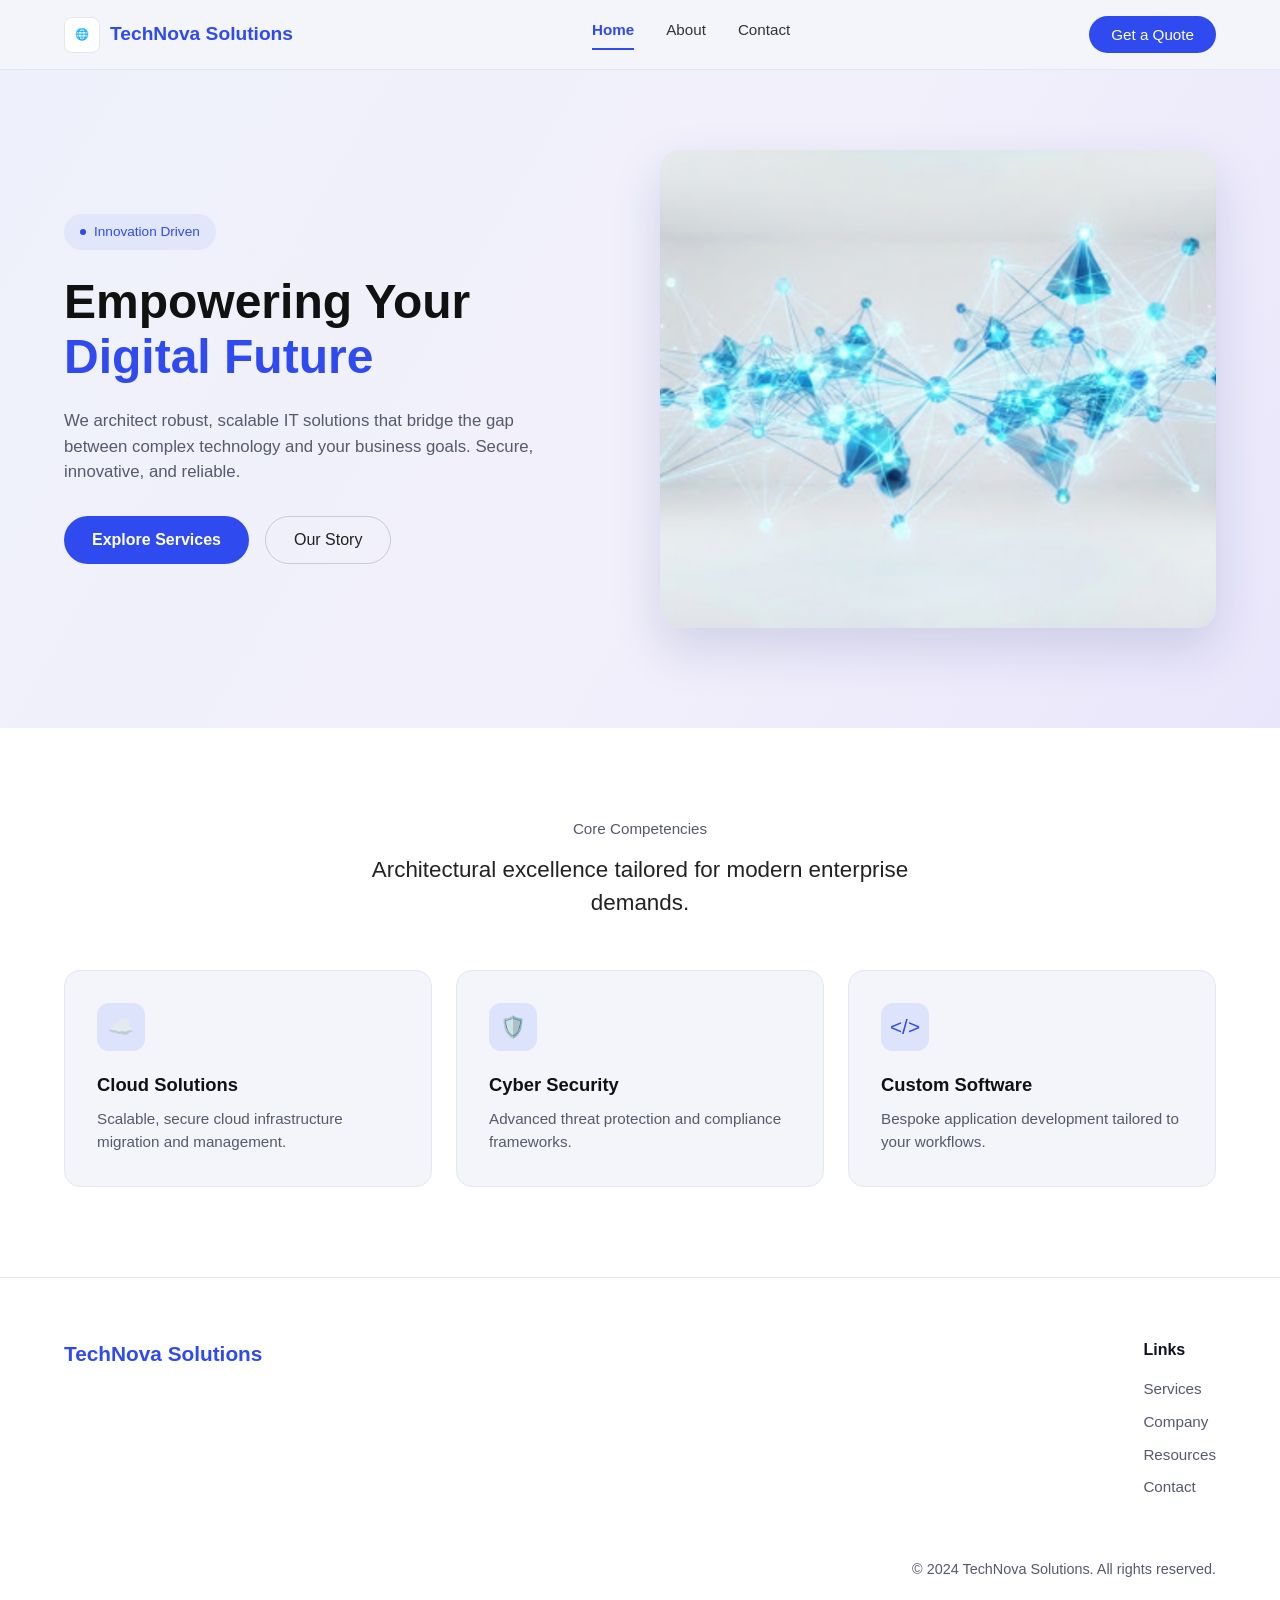
==== index.html @ 32e134b8 "createv page" ====
<!doctype html>
<html lang="en">
  <head>
    <meta charset="UTF-8" />
    <meta name="viewport" content="width=device-width, initial-scale=1.0" />
    <title>TechNova Solutions</title>
    <link rel="stylesheet" href="member.css" />
  </head>
  <body>
    <header>
      <div class="nav-wrap">
        <div class="brand">
          <div class="brand-logo">🌐</div>
          TechNova Solutions
        </div>
        <nav class="links" id="navLinks">
          <a href="index.html" class="active">Home</a>
          <a href="about.html">About</a>
          <a href="contact.html">Contact</a>
        </nav>
        <div style="display: flex; align-items: center; gap: 12px">
          <button class="cta-btn">Get a Quote</button>
          <button class="menu-toggle" id="menuToggle">&#9776;</button>
        </div>
      </div>
    </header>

    <section class="hero">
      <div class="container hero-grid">
        <div>
          <div class="badge"><span class="dot"></span> Innovation Driven</div>
          <h1>Empowering Your <span class="accent">Digital Future</span></h1>
          <p>
            We architect robust, scalable IT solutions that bridge the gap
            between complex technology and your business goals. Secure,
            innovative, and reliable.
          </p>
          <div class="hero-buttons">
            <button class="btn-primary">Explore Services</button>
            <button class="btn-secondary">Our Story</button>
          </div>
        </div>
        <div class="hero-img-wrap">
          <img
            src="[data-uri]"
            alt="Digital network illustration"
          />
        </div>
      </div>
    </section>

    <section class="competencies">
      <div class="container">
        <div class="eyebrow">Core Competencies</div>
        <h2>
          Architectural excellence tailored for modern enterprise demands.
        </h2>
        <div class="cards">
          <div class="card">
            <div class="icon-box">☁️</div>
            <h3>Cloud Solutions</h3>
            <p>
              Scalable, secure cloud infrastructure migration and management.
            </p>
          </div>
          <div class="card">
            <div class="icon-box">🛡️</div>
            <h3>Cyber Security</h3>
            <p>Advanced threat protection and compliance frameworks.</p>
          </div>
          <div class="card">
            <div class="icon-box">&lt;/&gt;</div>
            <h3>Custom Software</h3>
            <p>Bespoke application development tailored to your workflows.</p>
          </div>
        </div>
      </div>
    </section>

    <footer>
      <div class="container">
        <div class="footer-grid">
          <div class="footer-brand">TechNova Solutions</div>
          <div class="footer-links">
            <h4>Links</h4>
            <a href="#">Services</a>
            <a href="#">Company</a>
            <a href="#">Resources</a>
            <a href="#">Contact</a>
          </div>
        </div>
        <div class="footer-bottom">
          © 2024 TechNova Solutions. All rights reserved.
        </div>
      </div>
    </footer>

    <script>
      const toggle = document.getElementById("menuToggle");
      const nav = document.getElementById("navLinks");
      toggle.addEventListener("click", () => nav.classList.toggle("open"));
    </script>
  </body>
</html>
---- member.css ----
:root{
    --blue: #2f4bf0;
    --blue-dark: #1d2f9c;
    --text-dark: #0f1222;
    --text-muted: #55596b;
    --bg-soft: #f3f5fb;
    --border-soft: #e5e7f0;
  }
  *{box-sizing:border-box;margin:0;padding:0;}
  body{
    font-family: 'Poppins', 'Segoe UI', Arial, sans-serif;
    color: var(--text-dark);
    line-height:1.5;
  }
  a{text-decoration:none;color:inherit;}
  img{max-width:100%;display:block;}
  .container{
    max-width:1200px;
    margin:0 auto;
    padding:0 24px;
  }

  /* Header */
  header{
    background:#f3f5fb;
    border-bottom:1px solid var(--border-soft);
    position:sticky;
    top:0;
    z-index:100;
  }
  .nav-wrap{
    display:flex;
    align-items:center;
    justify-content:space-between;
    padding:16px 24px;
    max-width:1200px;
    margin:0 auto;
  }
  .brand{
    display:flex;
    align-items:center;
    gap:10px;
    font-weight:700;
    font-size:1.2rem;
    color:var(--blue);
  }
  .brand-logo{
    width:36px;
    height:36px;
    border-radius:8px;
    background:#fff;
    border:1px solid var(--border-soft);
    display:flex;
    align-items:center;
    justify-content:center;
    font-size:0.7rem;
  }
  nav.links{
    display:flex;
    gap:32px;
    font-size:0.95rem;
    color:#333;
  }
  nav.links a{
    padding-bottom:6px;
  }
  nav.links a.active{
    color:var(--blue);
    font-weight:600;
    border-bottom:2px solid var(--blue);
  }
  .cta-btn{
    background:var(--blue);
    color:#fff;
    padding:10px 22px;
    border-radius:24px;
    font-weight:500;
    font-size:0.95rem;
    white-space:nowrap;
    border:none;
    cursor:pointer;
    transition:background .2s ease;
  }
  .cta-btn:hover{background:var(--blue-dark);}

  .menu-toggle{
    display:none;
    background:none;
    border:none;
    font-size:1.6rem;
    cursor:pointer;
    color:var(--blue);
  }

  /* Hero */
  .hero{
    background:linear-gradient(120deg,#eef1fb 0%, #f2f0fb 55%, #e9e6fb 100%);
    padding:80px 0 100px;
  }
  .hero-grid{
    display:grid;
    grid-template-columns:1fr 1fr;
    gap:40px;
    align-items:center;
  }
  .badge{
    display:inline-flex;
    align-items:center;
    gap:8px;
    background:#e1e6fb;
    color:var(--blue);
    padding:8px 16px;
    border-radius:20px;
    font-size:0.85rem;
    font-weight:500;
    margin-bottom:24px;
  }
  .badge .dot{
    width:6px;height:6px;border-radius:50%;background:var(--blue);
  }
  .hero h1{
    font-size:3rem;
    font-weight:800;
    line-height:1.15;
    color:#111;
  }
  .hero h1 .accent{
    color:var(--blue);
    display:block;
  }
  .hero p{
    margin-top:24px;
    font-size:1.05rem;
    color:var(--text-muted);
    max-width:480px;
  }
  .hero-buttons{
    margin-top:32px;
    display:flex;
    gap:16px;
    flex-wrap:wrap;
  }
  .btn-primary{
    background:var(--blue);
    color:#fff;
    padding:14px 28px;
    border-radius:28px;
    font-weight:600;
    border:none;
    cursor:pointer;
    font-size:1rem;
    transition:background .2s ease;
  }
  .btn-primary:hover{background:var(--blue-dark);}
  .btn-secondary{
    background:transparent;
    color:#222;
    padding:14px 28px;
    border-radius:28px;
    font-weight:500;
    border:1px solid #c9cbdb;
    cursor:pointer;
    font-size:1rem;
    transition:background .2s ease;
  }
  .btn-secondary:hover{background:#fff;}

  .hero-img-wrap{
    border-radius:20px;
    overflow:hidden;
    box-shadow:0 20px 50px rgba(30,40,120,0.15);
  }
  .hero-img-wrap img{
    width:100%;
    height:100%;
    object-fit:cover;
    display:block;
  }

  /* Core Competencies */
  .competencies{
    padding:90px 0;
    text-align:center;
  }
  .competencies .eyebrow{
    font-size:0.95rem;
    color:var(--text-muted);
    font-weight:500;
    margin-bottom:12px;
  }
  .competencies h2{
    font-size:1.4rem;
    color:#222;
    font-weight:500;
    max-width:600px;
    margin:0 auto 50px;
  }
  .cards{
    display:grid;
    grid-template-columns:repeat(3,1fr);
    gap:24px;
  }
  .card{
    background:var(--bg-soft);
    border:1px solid var(--border-soft);
    border-radius:16px;
    padding:32px;
    text-align:left;
  }
  .icon-box{
    width:48px;
    height:48px;
    border-radius:12px;
    background:#dde3fb;
    display:flex;
    align-items:center;
    justify-content:center;
    margin-bottom:20px;
    font-size:1.3rem;
    color:var(--blue);
  }
  .card h3{
    font-size:1.15rem;
    margin-bottom:10px;
    color:#111;
  }
  .card p{
    color:var(--text-muted);
    font-size:0.95rem;
  }

  /* Footer */
  footer{
    border-top:1px solid var(--border-soft);
    padding:60px 0 30px;
  }
  .footer-grid{
    display:flex;
    justify-content:space-between;
    flex-wrap:wrap;
    gap:40px;
  }
  .footer-brand{
    font-size:1.3rem;
    font-weight:700;
    color:var(--blue);
  }
  .footer-links h4{
    font-size:1rem;
    margin-bottom:16px;
  }
  .footer-links a{
    display:block;
    color:var(--text-muted);
    margin-bottom:10px;
    font-size:0.95rem;
  }
  .footer-bottom{
    margin-top:50px;
    display:flex;
    justify-content:flex-end;
    color:var(--text-muted);
    font-size:0.9rem;
  }

  /* Responsive */
  @media (max-width: 900px){
    .hero-grid{
      grid-template-columns:1fr;
    }
    .hero h1{font-size:2.4rem;}
    .cards{grid-template-columns:1fr 1fr;}
    .footer-bottom{justify-content:flex-start;}
  }

  @media (max-width: 700px){
    nav.links{
      position:absolute;
      top:100%;
      left:0;
      right:0;
      background:#fff;
      flex-direction:column;
      padding:20px 24px;
      gap:18px;
      border-bottom:1px solid var(--border-soft);
      display:none;
    }
    nav.links.open{display:flex;}
    .menu-toggle{display:block;}
    .cta-btn{display:none;}
    .hero{padding:50px 0 60px;}
    .hero h1{font-size:2rem;}
    .cards{grid-template-columns:1fr;}
    .competencies{padding:60px 0;}
    .footer-grid{flex-direction:column;gap:30px;}
  }

  @media (max-width: 420px){
    .hero-buttons{flex-direction:column;}
    .hero-buttons button{width:100%;}
  }
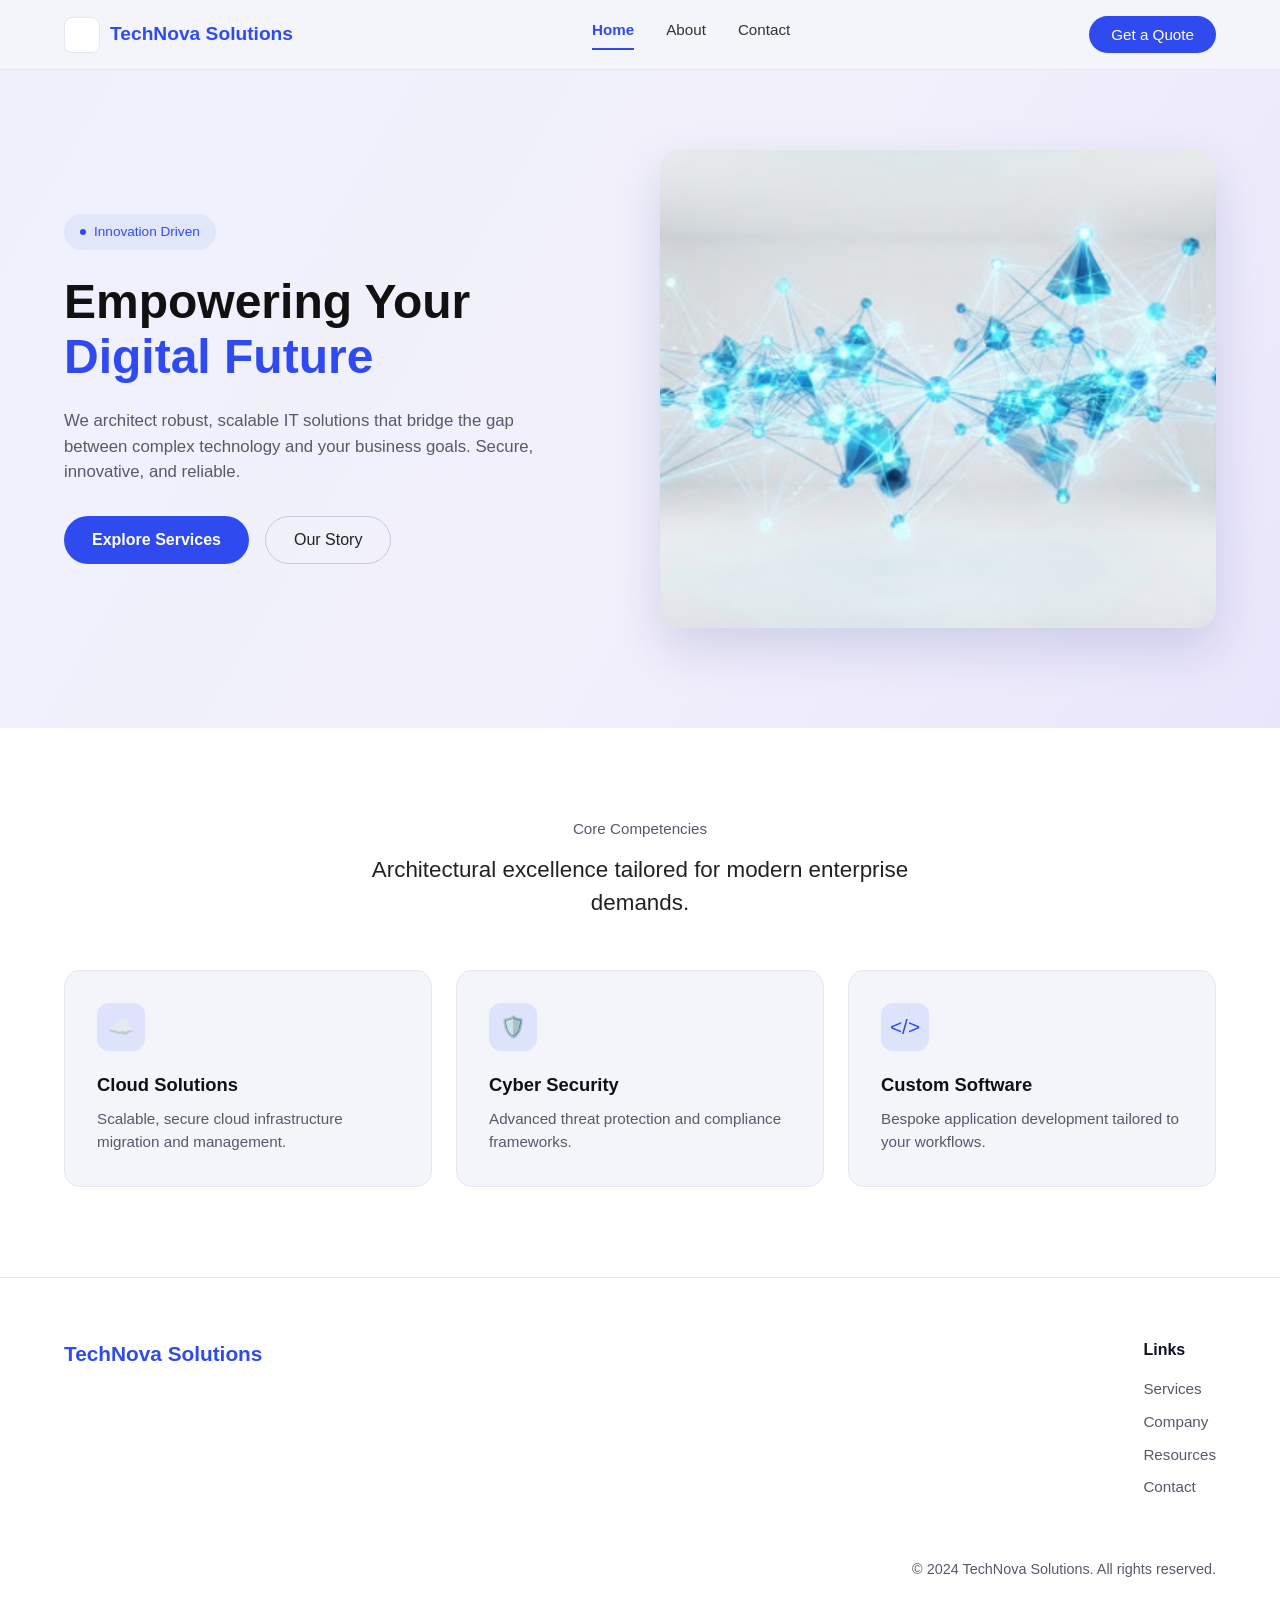
==== commit 0ac7c30d: "second changes" ====
--- a/index.html
+++ b/index.html
@@ -1,104 +1,93 @@
-<!doctype html>
+<!DOCTYPE html>
 <html lang="en">
-  <head>
-    <meta charset="UTF-8" />
-    <meta name="viewport" content="width=device-width, initial-scale=1.0" />
-    <title>TechNova Solutions</title>
-    <link rel="stylesheet" href="member.css" />
-  </head>
-  <body>
-    <header>
-      <div class="nav-wrap">
-        <div class="brand">
-          <div class="brand-logo">🌐</div>
-          TechNova Solutions
-        </div>
-        <nav class="links" id="navLinks">
-          <a href="index.html" class="active">Home</a>
-          <a href="about.html">About</a>
-          <a href="contact.html">Contact</a>
-        </nav>
-        <div style="display: flex; align-items: center; gap: 12px">
-          <button class="cta-btn">Get a Quote</button>
-          <button class="menu-toggle" id="menuToggle">&#9776;</button>
-        </div>
+<head>
+<meta charset="UTF-8">
+<meta name="viewport" content="width=device-width, initial-scale=1.0">
+<title>TechNova Solutions</title>
+<link rel="stylesheet" href="member.css">
+</head>
+<body>
+
+<header>
+  <div class="nav-wrap">
+    <div class="brand">
+      <div class="brand-logo"></div>
+      TechNova Solutions
+    </div>
+    <nav class="links" id="navLinks">
+      <a href="#" class="active">Home</a>
+      <a href="#">About</a>
+      <a href="#">Contact</a>
+    </nav>
+    <div style="display:flex; align-items:center; gap:12px;">
+      <button class="cta-btn">Get a Quote</button>
+      <button class="menu-toggle" id="menuToggle">&#9776;</button>
+    </div>
+  </div>
+</header>
+
+<section class="hero">
+  <div class="container hero-grid">
+    <div>
+      <div class="badge"><span class="dot"></span> Innovation Driven</div>
+      <h1>Empowering Your <span class="accent">Digital Future</span></h1>
+      <p>We architect robust, scalable IT solutions that bridge the gap between complex technology and your business goals. Secure, innovative, and reliable.</p>
+      <div class="hero-buttons">
+        <button class="btn-primary">Explore Services</button>
+        <button class="btn-secondary">Our Story</button>
       </div>
-    </header>
+    </div>
+    <div class="hero-img-wrap">
+      <img src="[data-uri]" alt="Digital network illustration">
+    </div>
+  </div>
+</section>
 
-    <section class="hero">
-      <div class="container hero-grid">
-        <div>
-          <div class="badge"><span class="dot"></span> Innovation Driven</div>
-          <h1>Empowering Your <span class="accent">Digital Future</span></h1>
-          <p>
-            We architect robust, scalable IT solutions that bridge the gap
-            between complex technology and your business goals. Secure,
-            innovative, and reliable.
-          </p>
-          <div class="hero-buttons">
-            <button class="btn-primary">Explore Services</button>
-            <button class="btn-secondary">Our Story</button>
-          </div>
-        </div>
-        <div class="hero-img-wrap">
-          <img
-            src="[data-uri]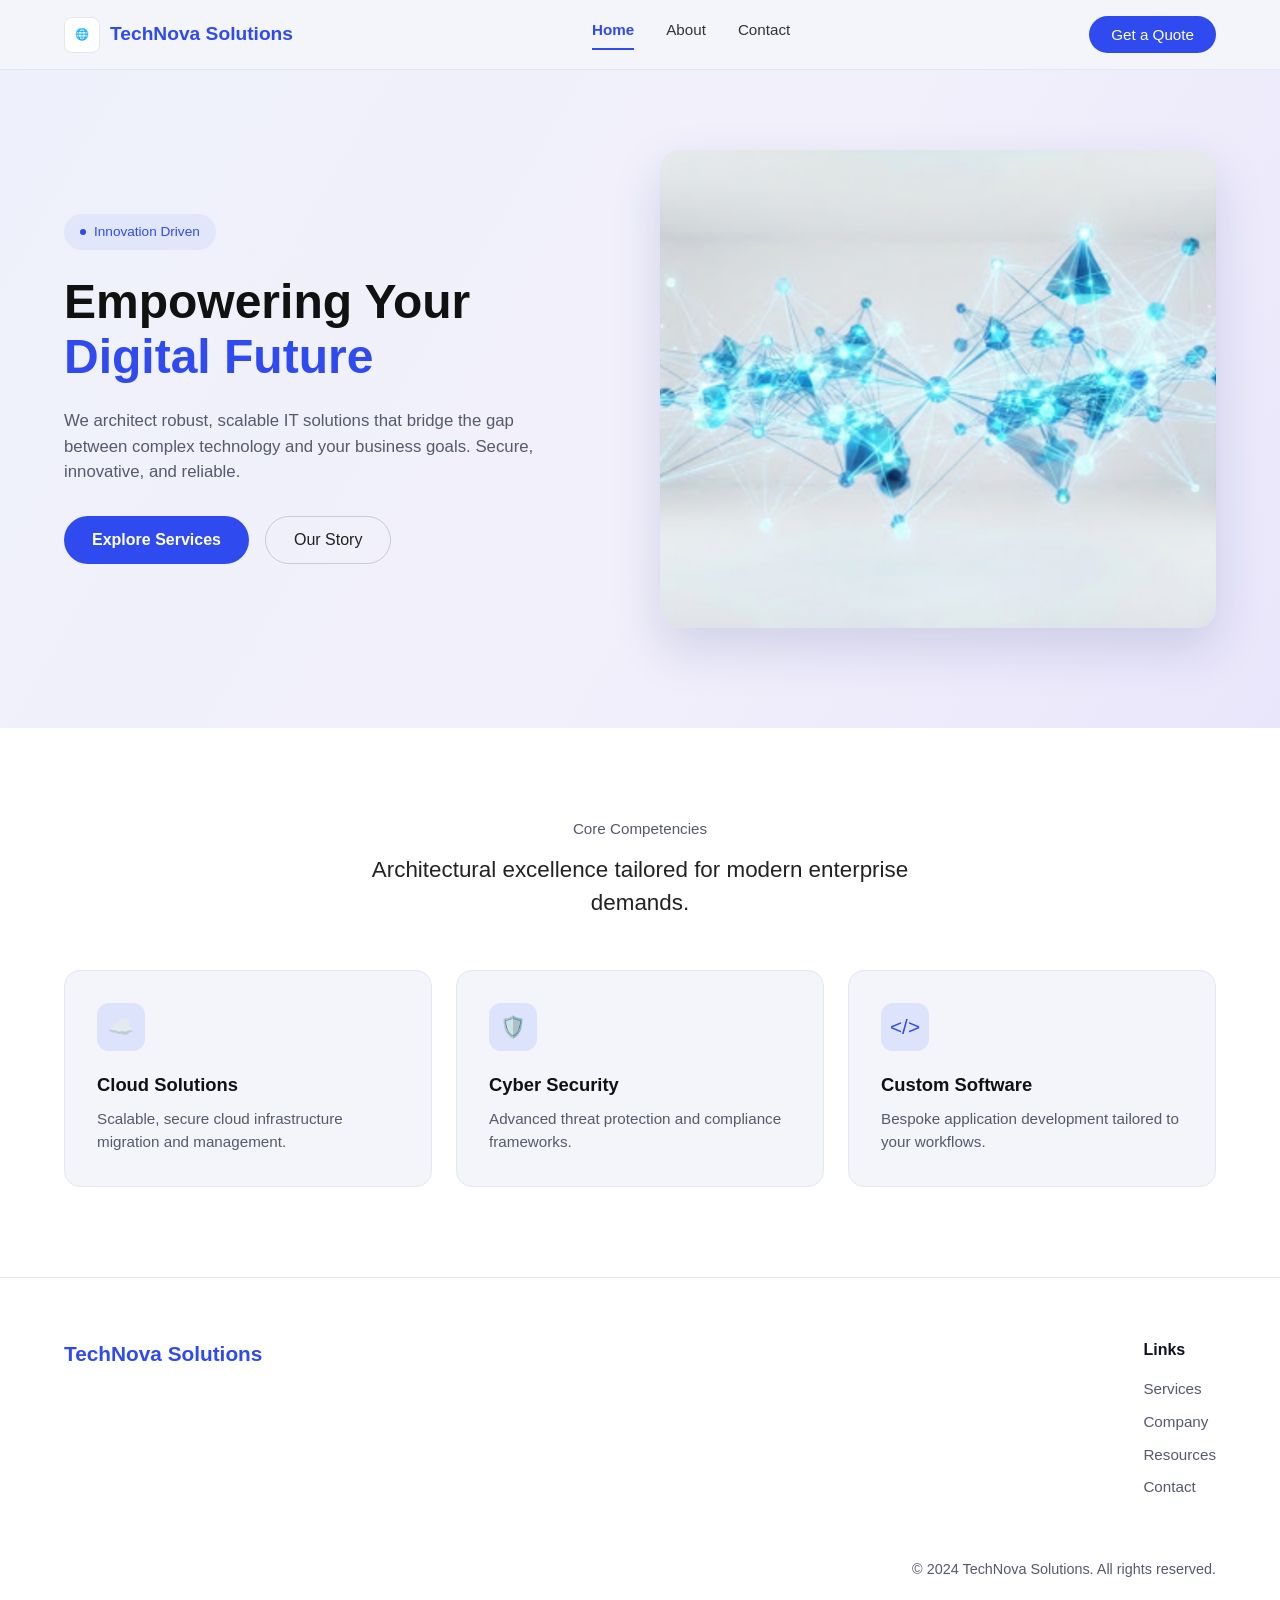
==== commit ee790ee1: "Merge branch 'main' of https://github.com/faheemk987/Exatech-project" ====
--- a/index.html
+++ b/index.html
@@ -1,4 +1,4 @@
-<!DOCTYPE html>
+<!doctype html>
 <html lang="en">
 <head>
 <meta charset="UTF-8">
@@ -11,7 +11,7 @@
 <header>
   <div class="nav-wrap">
     <div class="brand">
-      <div class="brand-logo"></div>
+      <div class="brand-logo">🌐</div>
       TechNova Solutions
     </div>
     <nav class="links" id="navLinks">
@@ -26,68 +26,80 @@
   </div>
 </header>
 
-<section class="hero">
-  <div class="container hero-grid">
-    <div>
-      <div class="badge"><span class="dot"></span> Innovation Driven</div>
-      <h1>Empowering Your <span class="accent">Digital Future</span></h1>
-      <p>We architect robust, scalable IT solutions that bridge the gap between complex technology and your business goals. Secure, innovative, and reliable.</p>
-      <div class="hero-buttons">
-        <button class="btn-primary">Explore Services</button>
-        <button class="btn-secondary">Our Story</button>
+    <section class="hero">
+      <div class="container hero-grid">
+        <div>
+          <div class="badge"><span class="dot"></span> Innovation Driven</div>
+          <h1>Empowering Your <span class="accent">Digital Future</span></h1>
+          <p>
+            We architect robust, scalable IT solutions that bridge the gap
+            between complex technology and your business goals. Secure,
+            innovative, and reliable.
+          </p>
+          <div class="hero-buttons">
+            <button class="btn-primary">Explore Services</button>
+            <button class="btn-secondary">Our Story</button>
+          </div>
+        </div>
+        <div class="hero-img-wrap">
+          <img
+            src="[data-uri]"
+            alt="Digital network illustration"
+          />
+        </div>
       </div>
-    </div>
-    <div class="hero-img-wrap">
-      <img src="[data-uri]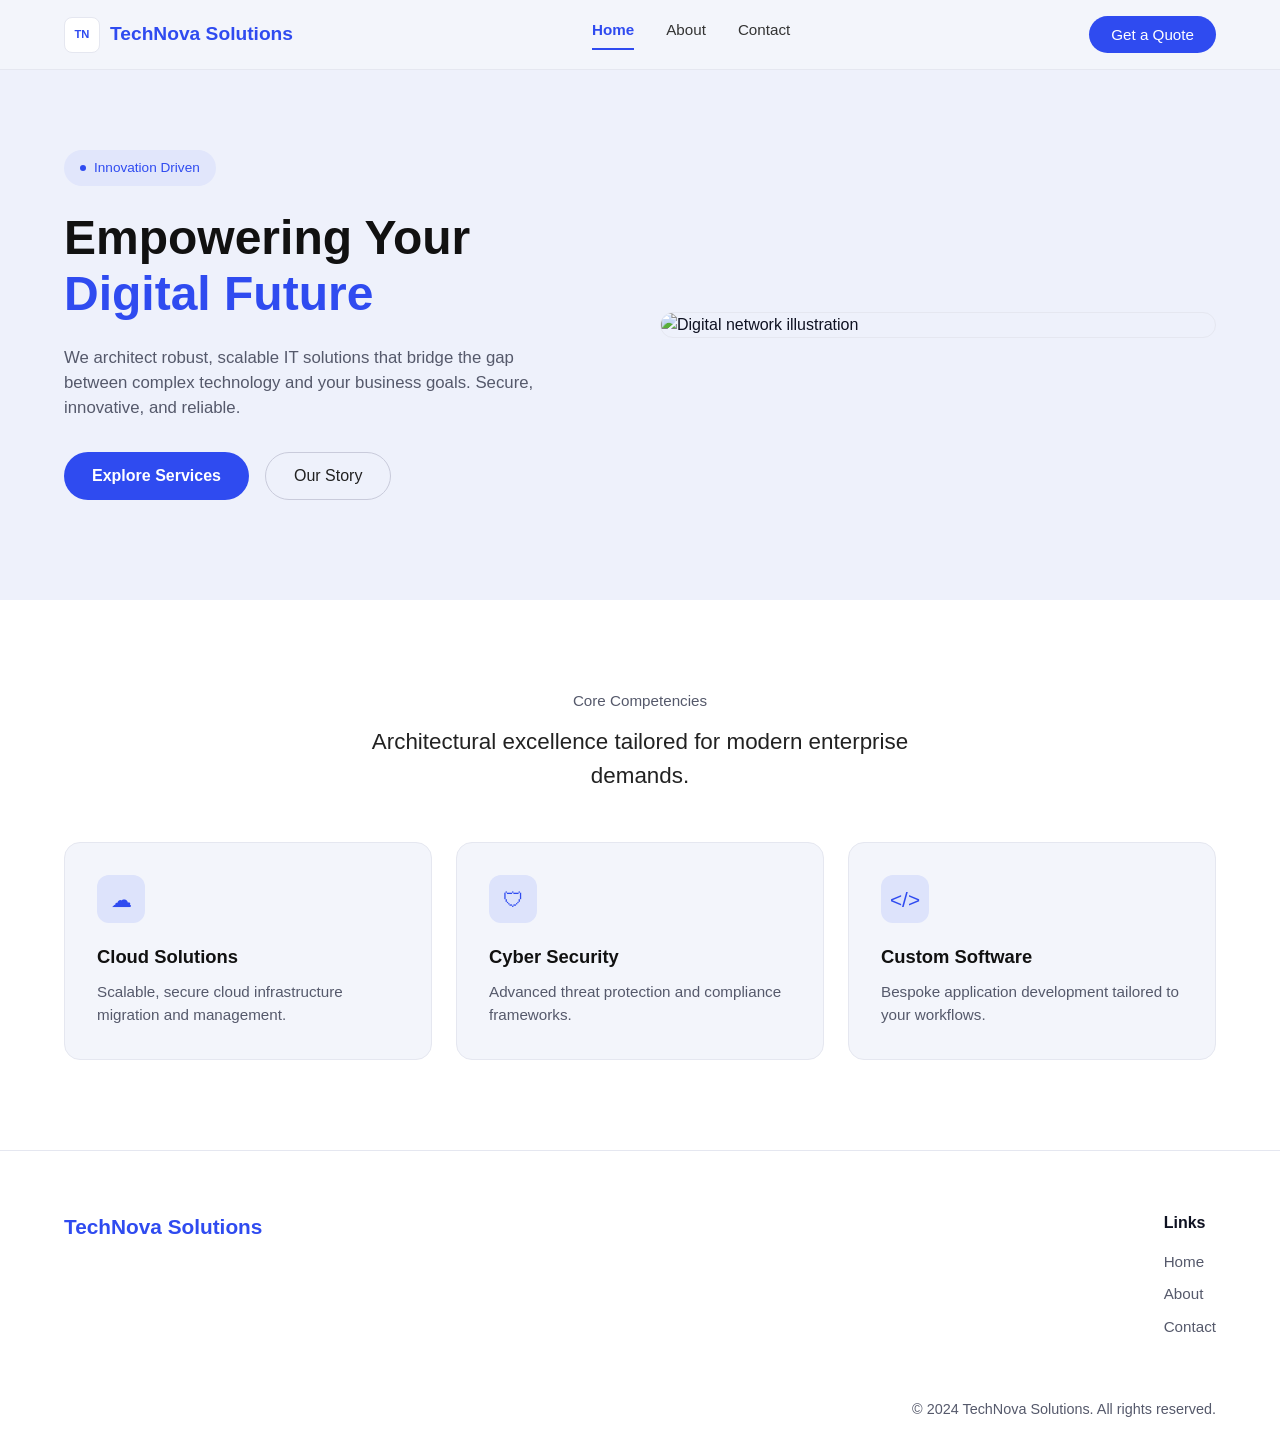
==== commit ccd14116: "update" ====
--- a/index.html
+++ b/index.html
@@ -1,23 +1,23 @@
-<!doctype html>
+<!DOCTYPE html>
 <html lang="en">
 <head>
 <meta charset="UTF-8">
 <meta name="viewport" content="width=device-width, initial-scale=1.0">
-<title>TechNova Solutions</title>
-<link rel="stylesheet" href="member.css">
+<title>TechNova Solutions - Home</title>
+<link rel="stylesheet" href="style.css">
 </head>
 <body>
 
 <header>
   <div class="nav-wrap">
     <div class="brand">
-      <div class="brand-logo">🌐</div>
+      <div class="brand-logo">TN</div>
       TechNova Solutions
     </div>
     <nav class="links" id="navLinks">
-      <a href="#" class="active">Home</a>
-      <a href="#">About</a>
-      <a href="#">Contact</a>
+      <a href="index.html" class="active">Home</a>
+      <a href="about.html">About</a>
+      <a href="contact.html">Contact</a>
     </nav>
     <div style="display:flex; align-items:center; gap:12px;">
       <button class="cta-btn">Get a Quote</button>
@@ -26,80 +26,62 @@
   </div>
 </header>
 
-    <section class="hero">
-      <div class="container hero-grid">
-        <div>
-          <div class="badge"><span class="dot"></span> Innovation Driven</div>
-          <h1>Empowering Your <span class="accent">Digital Future</span></h1>
-          <p>
-            We architect robust, scalable IT solutions that bridge the gap
-            between complex technology and your business goals. Secure,
-            innovative, and reliable.
-          </p>
-          <div class="hero-buttons">
-            <button class="btn-primary">Explore Services</button>
-            <button class="btn-secondary">Our Story</button>
-          </div>
-        </div>
-        <div class="hero-img-wrap">
-          <img
-            src="[data-uri]"
-            alt="Digital network illustration"
-          />
-        </div>
+<section class="hero">
+  <div class="container hero-grid">
+    <div>
+      <div class="badge"><span class="dot"></span> Innovation Driven</div>
+      <h1>Empowering Your <span class="accent">Digital Future</span></h1>
+      <p>We architect robust, scalable IT solutions that bridge the gap between complex technology and your business goals. Secure, innovative, and reliable.</p>
+      <div class="hero-buttons">
+        <button class="btn-primary">Explore Services</button>
+        <a href="about.html"><button class="btn-secondary">Our Story</button></a>
       </div>
-    </section>
+    </div>
+    <div class="hero-img-wrap">
+      <img src="https://images.unsplash.com/photo-1544197150-b99a580bb7a8?w=900&q=80" alt="Digital network illustration">
+    </div>
+  </div>
+</section>
 
-    <section class="competencies">
-      <div class="container">
-        <div class="eyebrow">Core Competencies</div>
-        <h2>
-          Architectural excellence tailored for modern enterprise demands.
-        </h2>
-        <div class="cards">
-          <div class="card">
-            <div class="icon-box">☁️</div>
-            <h3>Cloud Solutions</h3>
-            <p>
-              Scalable, secure cloud infrastructure migration and management.
-            </p>
-          </div>
-          <div class="card">
-            <div class="icon-box">🛡️</div>
-            <h3>Cyber Security</h3>
-            <p>Advanced threat protection and compliance frameworks.</p>
-          </div>
-          <div class="card">
-            <div class="icon-box">&lt;/&gt;</div>
-            <h3>Custom Software</h3>
-            <p>Bespoke application development tailored to your workflows.</p>
-          </div>
-        </div>
+<section class="competencies">
+  <div class="container">
+    <div class="eyebrow">Core Competencies</div>
+    <h2>Architectural excellence tailored for modern enterprise demands.</h2>
+    <div class="cards">
+      <div class="card">
+        <div class="icon-box">&#9729;</div>
+        <h3>Cloud Solutions</h3>
+        <p>Scalable, secure cloud infrastructure migration and management.</p>
       </div>
-    </section>
+      <div class="card">
+        <div class="icon-box">&#128737;</div>
+        <h3>Cyber Security</h3>
+        <p>Advanced threat protection and compliance frameworks.</p>
+      </div>
+      <div class="card">
+        <div class="icon-box">&lt;/&gt;</div>
+        <h3>Custom Software</h3>
+        <p>Bespoke application development tailored to your workflows.</p>
+      </div>
+    </div>
+  </div>
+</section>
 
-    <footer>
-      <div class="container">
-        <div class="footer-grid">
-          <div class="footer-brand">TechNova Solutions</div>
-          <div class="footer-links">
-            <h4>Links</h4>
-            <a href="#">Services</a>
-            <a href="#">Company</a>
-            <a href="#">Resources</a>
-            <a href="#">Contact</a>
-          </div>
-        </div>
-        <div class="footer-bottom">
-          © 2024 TechNova Solutions. All rights reserved.
-        </div>
+<footer>
+  <div class="container">
+    <div class="footer-grid">
+      <div class="footer-brand">TechNova Solutions</div>
+      <div class="footer-links">
+        <h4>Links</h4>
+        <a href="index.html">Home</a>
+        <a href="about.html">About</a>
+        <a href="contact.html">Contact</a>
       </div>
-    </footer>
+    </div>
+    <div class="footer-bottom">&copy; 2024 TechNova Solutions. All rights reserved.</div>
+  </div>
+</footer>
 
-    <script>
-      const toggle = document.getElementById("menuToggle");
-      const nav = document.getElementById("navLinks");
-      toggle.addEventListener("click", () => nav.classList.toggle("open"));
-    </script>
-  </body>
+<script src="script.js"></script>
+</body>
 </html>
--- a/style.css
+++ b/style.css
@@ -0,0 +1,507 @@
+/* TechNova Solutions - simple shared stylesheet */
+
+:root {
+  --blue: #2f4bf0;
+  --blue-dark: #1d2f9c;
+  --text-dark: #0f1222;
+  --text-muted: #55596b;
+  --bg-soft: #f3f5fb;
+  --border-soft: #e5e7f0;
+}
+
+* {
+  box-sizing: border-box;
+  margin: 0;
+  padding: 0;
+}
+
+body {
+  font-family: Arial, Helvetica, sans-serif;
+  color: var(--text-dark);
+  line-height: 1.5;
+}
+
+a {
+  text-decoration: none;
+  color: inherit;
+}
+
+img {
+  max-width: 100%;
+  display: block;
+}
+
+.container {
+  max-width: 1200px;
+  margin: 0 auto;
+  padding: 0 24px;
+}
+
+/* Header / Navbar */
+header {
+  background: #f3f5fb;
+  border-bottom: 1px solid var(--border-soft);
+}
+
+.nav-wrap {
+  display: flex;
+  align-items: center;
+  justify-content: space-between;
+  padding: 16px 24px;
+  max-width: 1200px;
+  margin: 0 auto;
+}
+
+.brand {
+  display: flex;
+  align-items: center;
+  gap: 10px;
+  font-weight: bold;
+  font-size: 1.2rem;
+  color: var(--blue);
+}
+
+.brand-logo {
+  width: 36px;
+  height: 36px;
+  border-radius: 8px;
+  background: #fff;
+  border: 1px solid var(--border-soft);
+  display: flex;
+  align-items: center;
+  justify-content: center;
+  font-size: 0.7rem;
+}
+
+nav.links {
+  display: flex;
+  gap: 32px;
+  font-size: 0.95rem;
+  color: #333;
+}
+
+nav.links a {
+  padding-bottom: 6px;
+}
+
+nav.links a.active {
+  color: var(--blue);
+  font-weight: bold;
+  border-bottom: 2px solid var(--blue);
+}
+
+.cta-btn {
+  background: var(--blue);
+  color: #fff;
+  padding: 10px 22px;
+  border-radius: 24px;
+  font-weight: 500;
+  font-size: 0.95rem;
+  white-space: nowrap;
+  border: none;
+  cursor: pointer;
+}
+
+.cta-btn:hover {
+  background: var(--blue-dark);
+}
+
+.menu-toggle {
+  display: none;
+  background: none;
+  border: none;
+  font-size: 1.6rem;
+  cursor: pointer;
+  color: var(--blue);
+}
+
+/* Hero (home page) */
+.hero {
+  background: #eef1fb;
+  padding: 80px 0 100px;
+}
+
+.hero-grid {
+  display: grid;
+  grid-template-columns: 1fr 1fr;
+  gap: 40px;
+  align-items: center;
+}
+
+.badge {
+  display: inline-flex;
+  align-items: center;
+  gap: 8px;
+  background: #e1e6fb;
+  color: var(--blue);
+  padding: 8px 16px;
+  border-radius: 20px;
+  font-size: 0.85rem;
+  font-weight: 500;
+  margin-bottom: 24px;
+}
+
+.badge .dot {
+  width: 6px;
+  height: 6px;
+  border-radius: 50%;
+  background: var(--blue);
+}
+
+.hero h1 {
+  font-size: 3rem;
+  font-weight: 800;
+  line-height: 1.15;
+  color: #111;
+}
+
+.hero h1 .accent {
+  color: var(--blue);
+  display: block;
+}
+
+.hero p {
+  margin-top: 24px;
+  font-size: 1.05rem;
+  color: var(--text-muted);
+  max-width: 480px;
+}
+
+.hero-buttons {
+  margin-top: 32px;
+  display: flex;
+  gap: 16px;
+  flex-wrap: wrap;
+}
+
+.btn-primary {
+  background: var(--blue);
+  color: #fff;
+  padding: 14px 28px;
+  border-radius: 28px;
+  font-weight: 600;
+  border: none;
+  cursor: pointer;
+  font-size: 1rem;
+}
+
+.btn-primary:hover {
+  background: var(--blue-dark);
+}
+
+.btn-secondary {
+  background: transparent;
+  color: #222;
+  padding: 14px 28px;
+  border-radius: 28px;
+  font-weight: 500;
+  border: 1px solid #c9cbdb;
+  cursor: pointer;
+  font-size: 1rem;
+}
+
+.hero-img-wrap {
+  border-radius: 16px;
+  overflow: hidden;
+  border: 1px solid var(--border-soft);
+}
+
+.hero-img-wrap img {
+  width: 100%;
+  height: 100%;
+  object-fit: cover;
+}
+
+/* Core Competencies (home page) */
+.competencies {
+  padding: 90px 0;
+  text-align: center;
+}
+
+.competencies .eyebrow {
+  font-size: 0.95rem;
+  color: var(--text-muted);
+  font-weight: 500;
+  margin-bottom: 12px;
+}
+
+.competencies h2 {
+  font-size: 1.4rem;
+  color: #222;
+  font-weight: 500;
+  max-width: 600px;
+  margin: 0 auto 50px;
+}
+
+.cards {
+  display: grid;
+  grid-template-columns: repeat(3, 1fr);
+  gap: 24px;
+}
+
+.card {
+  background: var(--bg-soft);
+  border: 1px solid var(--border-soft);
+  border-radius: 16px;
+  padding: 32px;
+  text-align: left;
+}
+
+.icon-box {
+  width: 48px;
+  height: 48px;
+  border-radius: 12px;
+  background: #dde3fb;
+  display: flex;
+  align-items: center;
+  justify-content: center;
+  margin-bottom: 20px;
+  font-size: 1.3rem;
+  color: var(--blue);
+}
+
+.card h3 {
+  font-size: 1.15rem;
+  margin-bottom: 10px;
+  color: #111;
+}
+
+.card p {
+  color: var(--text-muted);
+  font-size: 0.95rem;
+}
+
+/* Generic inner-page header (About / Contact) */
+.page-header {
+  background: #eef1fb;
+  padding: 60px 0;
+  text-align: center;
+}
+
+.page-header h1 {
+  font-size: 2.2rem;
+  font-weight: 800;
+  color: #111;
+}
+
+.page-header p {
+  margin-top: 12px;
+  color: var(--text-muted);
+  max-width: 600px;
+  margin-left: auto;
+  margin-right: auto;
+}
+
+/* About page */
+.about-section {
+  padding: 70px 0;
+}
+
+.about-grid {
+  display: grid;
+  grid-template-columns: 1fr 1fr;
+  gap: 40px;
+  align-items: center;
+}
+
+.about-grid img {
+  border-radius: 16px;
+  border: 1px solid var(--border-soft);
+}
+
+.about-grid h2 {
+  font-size: 1.8rem;
+  margin-bottom: 16px;
+  color: #111;
+}
+
+.about-grid p {
+  color: var(--text-muted);
+  margin-bottom: 14px;
+}
+
+.values {
+  padding: 70px 0;
+  background: var(--bg-soft);
+  text-align: center;
+}
+
+.values h2 {
+  font-size: 1.6rem;
+  margin-bottom: 40px;
+}
+
+/* Contact page */
+.contact-section {
+  padding: 70px 0;
+}
+
+.contact-grid {
+  display: grid;
+  grid-template-columns: 1fr 1fr;
+  gap: 40px;
+}
+
+.contact-info h2 {
+  font-size: 1.6rem;
+  margin-bottom: 16px;
+}
+
+.contact-info p {
+  color: var(--text-muted);
+  margin-bottom: 20px;
+}
+
+.contact-info ul {
+  list-style: none;
+}
+
+.contact-info li {
+  margin-bottom: 12px;
+  color: var(--text-dark);
+}
+
+.contact-form {
+  background: var(--bg-soft);
+  border: 1px solid var(--border-soft);
+  border-radius: 16px;
+  padding: 32px;
+}
+
+.contact-form label {
+  display: block;
+  font-size: 0.9rem;
+  margin-bottom: 6px;
+  font-weight: 500;
+}
+
+.contact-form input,
+.contact-form textarea {
+  width: 100%;
+  padding: 12px;
+  margin-bottom: 18px;
+  border: 1px solid var(--border-soft);
+  border-radius: 8px;
+  font-size: 0.95rem;
+  font-family: inherit;
+}
+
+.contact-form textarea {
+  min-height: 120px;
+  resize: vertical;
+}
+
+.form-msg {
+  margin-top: 12px;
+  font-size: 0.9rem;
+  color: var(--blue);
+}
+
+/* Footer */
+footer {
+  border-top: 1px solid var(--border-soft);
+  padding: 60px 0 30px;
+}
+
+.footer-grid {
+  display: flex;
+  justify-content: space-between;
+  flex-wrap: wrap;
+  gap: 40px;
+}
+
+.footer-brand {
+  font-size: 1.3rem;
+  font-weight: bold;
+  color: var(--blue);
+}
+
+.footer-links h4 {
+  font-size: 1rem;
+  margin-bottom: 16px;
+}
+
+.footer-links a {
+  display: block;
+  color: var(--text-muted);
+  margin-bottom: 10px;
+  font-size: 0.95rem;
+}
+
+.footer-bottom {
+  margin-top: 50px;
+  display: flex;
+  justify-content: flex-end;
+  color: var(--text-muted);
+  font-size: 0.9rem;
+}
+
+/* Responsive */
+@media (max-width: 900px) {
+  .hero-grid,
+  .about-grid,
+  .contact-grid {
+    grid-template-columns: 1fr;
+  }
+  .hero h1 {
+    font-size: 2.4rem;
+  }
+  .cards {
+    grid-template-columns: 1fr 1fr;
+  }
+  .footer-bottom {
+    justify-content: flex-start;
+  }
+}
+
+@media (max-width: 700px) {
+  nav.links {
+    position: absolute;
+    top: 100%;
+    left: 0;
+    right: 0;
+    background: #fff;
+    flex-direction: column;
+    padding: 20px 24px;
+    gap: 18px;
+    border-bottom: 1px solid var(--border-soft);
+    display: none;
+  }
+  nav.links.open {
+    display: flex;
+  }
+  header {
+    position: relative;
+  }
+  .menu-toggle {
+    display: block;
+  }
+  .cta-btn {
+    display: none;
+  }
+  .hero {
+    padding: 50px 0 60px;
+  }
+  .hero h1 {
+    font-size: 2rem;
+  }
+  .cards {
+    grid-template-columns: 1fr;
+  }
+  .competencies {
+    padding: 60px 0;
+  }
+  .footer-grid {
+    flex-direction: column;
+    gap: 30px;
+  }
+}
+
+@media (max-width: 420px) {
+  .hero-buttons {
+    flex-direction: column;
+  }
+  .hero-buttons button {
+    width: 100%;
+  }
+}
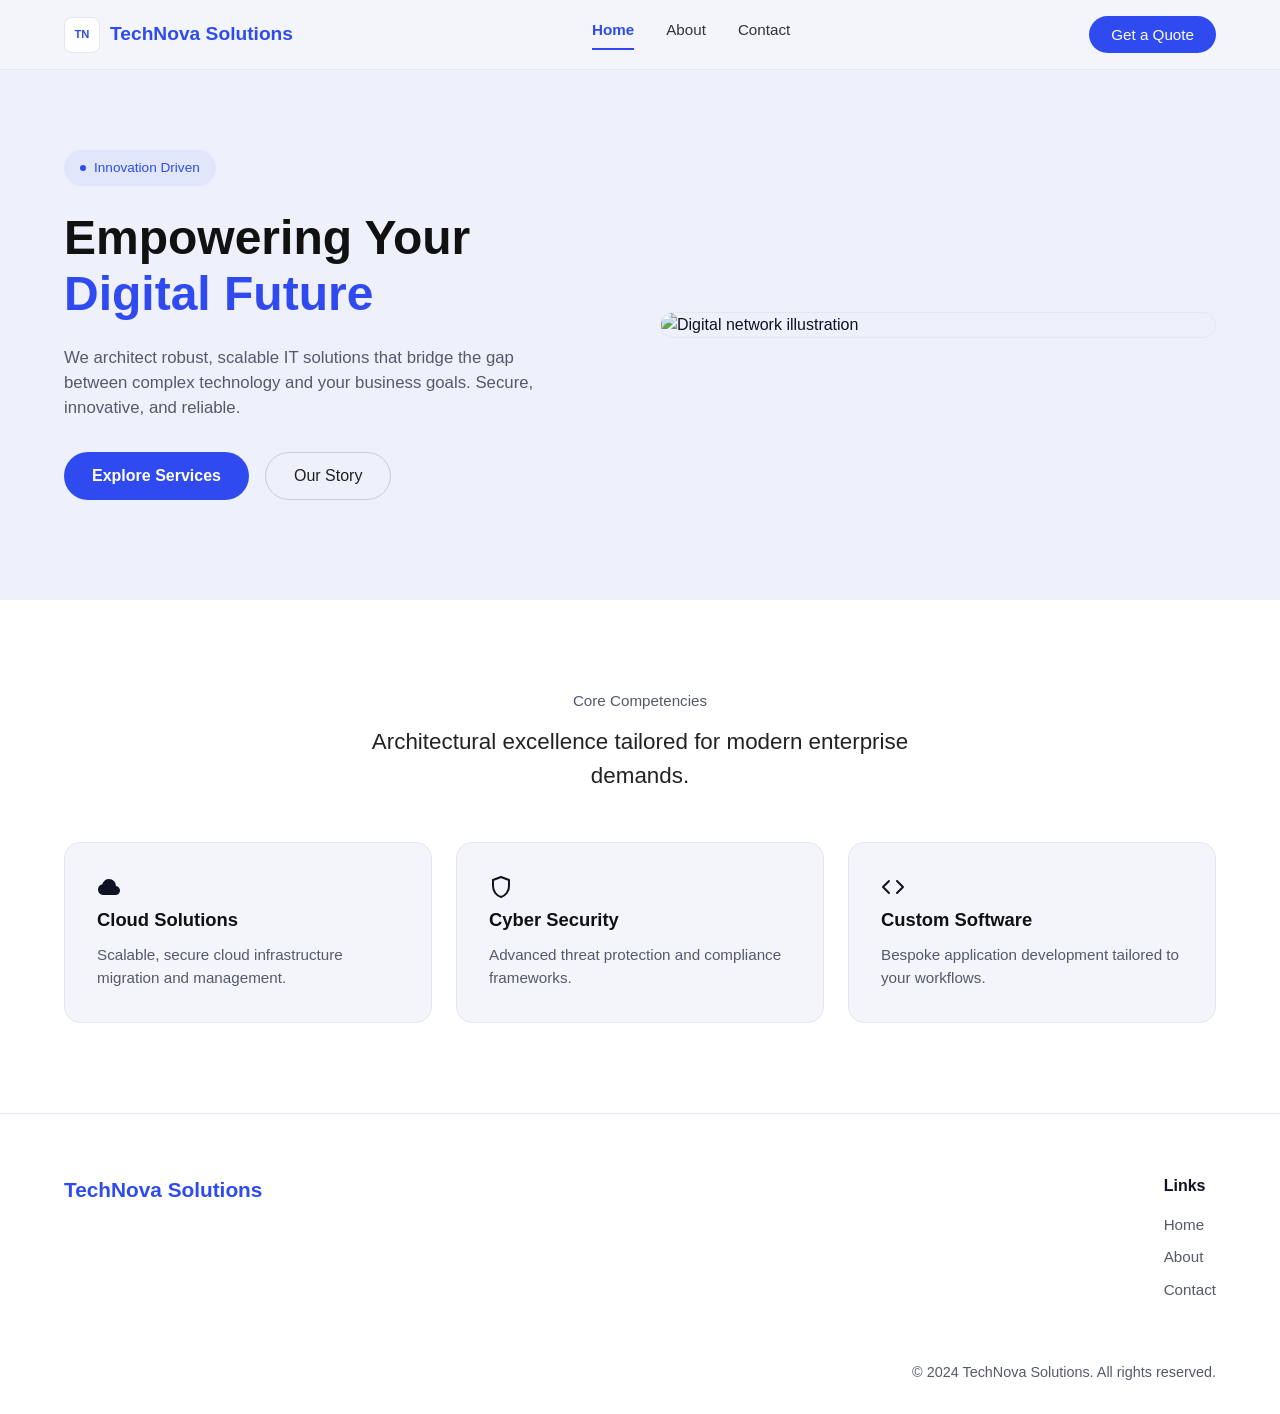
==== commit a6c4b1e3: "icons" ====
--- a/index.html
+++ b/index.html
@@ -1,87 +1,101 @@
 <!DOCTYPE html>
 <html lang="en">
+
 <head>
-<meta charset="UTF-8">
-<meta name="viewport" content="width=device-width, initial-scale=1.0">
-<title>TechNova Solutions - Home</title>
-<link rel="stylesheet" href="style.css">
+  <meta charset="UTF-8">
+  <meta name="viewport" content="width=device-width, initial-scale=1.0">
+  <title>TechNova Solutions - Home</title>
+  <link rel="stylesheet" href="style.css">
 </head>
+
 <body>
 
-<header>
-  <div class="nav-wrap">
-    <div class="brand">
-      <div class="brand-logo">TN</div>
-      TechNova Solutions
-    </div>
-    <nav class="links" id="navLinks">
-      <a href="index.html" class="active">Home</a>
-      <a href="about.html">About</a>
-      <a href="contact.html">Contact</a>
-    </nav>
-    <div style="display:flex; align-items:center; gap:12px;">
-      <button class="cta-btn">Get a Quote</button>
-      <button class="menu-toggle" id="menuToggle">&#9776;</button>
-    </div>
-  </div>
-</header>
-
-<section class="hero">
-  <div class="container hero-grid">
-    <div>
-      <div class="badge"><span class="dot"></span> Innovation Driven</div>
-      <h1>Empowering Your <span class="accent">Digital Future</span></h1>
-      <p>We architect robust, scalable IT solutions that bridge the gap between complex technology and your business goals. Secure, innovative, and reliable.</p>
-      <div class="hero-buttons">
-        <button class="btn-primary">Explore Services</button>
-        <a href="about.html"><button class="btn-secondary">Our Story</button></a>
+  <header>
+    <div class="nav-wrap">
+      <div class="brand">
+        <div class="brand-logo">TN</div>
+        TechNova Solutions
+      </div>
+      <nav class="links" id="navLinks">
+        <a href="index.html" class="active">Home</a>
+        <a href="about.html">About</a>
+        <a href="contact.html">Contact</a>
+      </nav>
+      <div style="display:flex; align-items:center; gap:12px;">
+        <button class="cta-btn">Get a Quote</button>
+        <button class="menu-toggle" id="menuToggle">&#9776;</button>
       </div>
     </div>
-    <div class="hero-img-wrap">
-      <img src="https://images.unsplash.com/photo-1544197150-b99a580bb7a8?w=900&q=80" alt="Digital network illustration">
-    </div>
-  </div>
-</section>
+  </header>
 
-<section class="competencies">
-  <div class="container">
-    <div class="eyebrow">Core Competencies</div>
-    <h2>Architectural excellence tailored for modern enterprise demands.</h2>
-    <div class="cards">
-      <div class="card">
-        <div class="icon-box">&#9729;</div>
-        <h3>Cloud Solutions</h3>
-        <p>Scalable, secure cloud infrastructure migration and management.</p>
+  <section class="hero">
+    <div class="container hero-grid">
+      <div>
+        <div class="badge"><span class="dot"></span> Innovation Driven</div>
+        <h1>Empowering Your <span class="accent">Digital Future</span></h1>
+        <p>We architect robust, scalable IT solutions that bridge the gap between complex technology and your business
+          goals. Secure, innovative, and reliable.</p>
+        <div class="hero-buttons">
+          <button class="btn-primary">Explore Services</button>
+          <a href="about.html"><button class="btn-secondary">Our Story</button></a>
+        </div>
       </div>
-      <div class="card">
-        <div class="icon-box">&#128737;</div>
-        <h3>Cyber Security</h3>
-        <p>Advanced threat protection and compliance frameworks.</p>
-      </div>
-      <div class="card">
-        <div class="icon-box">&lt;/&gt;</div>
-        <h3>Custom Software</h3>
-        <p>Bespoke application development tailored to your workflows.</p>
+      <div class="hero-img-wrap">
+        <img src="https://images.unsplash.com/photo-1544197150-b99a580bb7a8?w=900&q=80"
+          alt="Digital network illustration">
       </div>
     </div>
-  </div>
-</section>
+  </section>
 
-<footer>
-  <div class="container">
-    <div class="footer-grid">
-      <div class="footer-brand">TechNova Solutions</div>
-      <div class="footer-links">
-        <h4>Links</h4>
-        <a href="index.html">Home</a>
-        <a href="about.html">About</a>
-        <a href="contact.html">Contact</a>
+  <section class="competencies">
+    <div class="container">
+      <div class="eyebrow">Core Competencies</div>
+      <h2>Architectural excellence tailored for modern enterprise demands.</h2>
+      <div class="cards">
+        <div class="card">
+          <svg xmlns="http://www.w3.org/2000/svg" width="24" height="24" viewBox="0 0 24 24" fill="currentColor">
+            <path
+              d="M6.5 20q-2.28 0-3.89-1.57Q1 16.85 1 14.58q0-1.95 1.17-3.48 1.18-1.53 3.08-1.95.63-2.3 2.5-3.72Q9.63 4 12 4q2.93 0 4.96 2.04Q19 8.08 19 11q1.73.2 2.86 1.5 1.14 1.28 1.14 3 0 1.88-1.31 3.19T18.5 20Z" />
+          </svg>
+          <h3>Cloud Solutions</h3>
+          <p>Scalable, secure cloud infrastructure migration and management.</p>
+        </div>
+        <div class="card">
+          <svg xmlns="http://www.w3.org/2000/svg" width="24" height="24" viewBox="0 0 24 24" fill="none"
+            stroke="currentColor" stroke-width="2" stroke-linecap="round" stroke-linejoin="round">
+            <path d="M12 2 4 5v6c0 5.25 3.4 9.74 8 11 4.6-1.26 8-5.75 8-11V5l-8-3Z" />
+          </svg>
+          <h3>Cyber Security</h3>
+          <p>Advanced threat protection and compliance frameworks.</p>
+        </div>
+        <div class="card">
+          <svg xmlns="http://www.w3.org/2000/svg" width="24" height="24" viewBox="0 0 24 24" fill="none"
+            stroke="currentColor" stroke-width="2" stroke-linecap="round" stroke-linejoin="round">
+            <path d="m8 6-6 6 6 6M16 6l6 6-6 6" />
+          </svg>
+          <h3>Custom Software</h3>
+          <p>Bespoke application development tailored to your workflows.</p>
+        </div>
       </div>
     </div>
-    <div class="footer-bottom">&copy; 2024 TechNova Solutions. All rights reserved.</div>
-  </div>
-</footer>
+  </section>
 
-<script src="script.js"></script>
+  <footer>
+    <div class="container">
+      <div class="footer-grid">
+        <div class="footer-brand">TechNova Solutions</div>
+        <div class="footer-links">
+          <h4>Links</h4>
+          <a href="index.html">Home</a>
+          <a href="about.html">About</a>
+          <a href="contact.html">Contact</a>
+        </div>
+      </div>
+      <div class="footer-bottom">&copy; 2024 TechNova Solutions. All rights reserved.</div>
+    </div>
+  </footer>
+
+  <script src="script.js"></script>
 </body>
-</html>
+
+</html>
